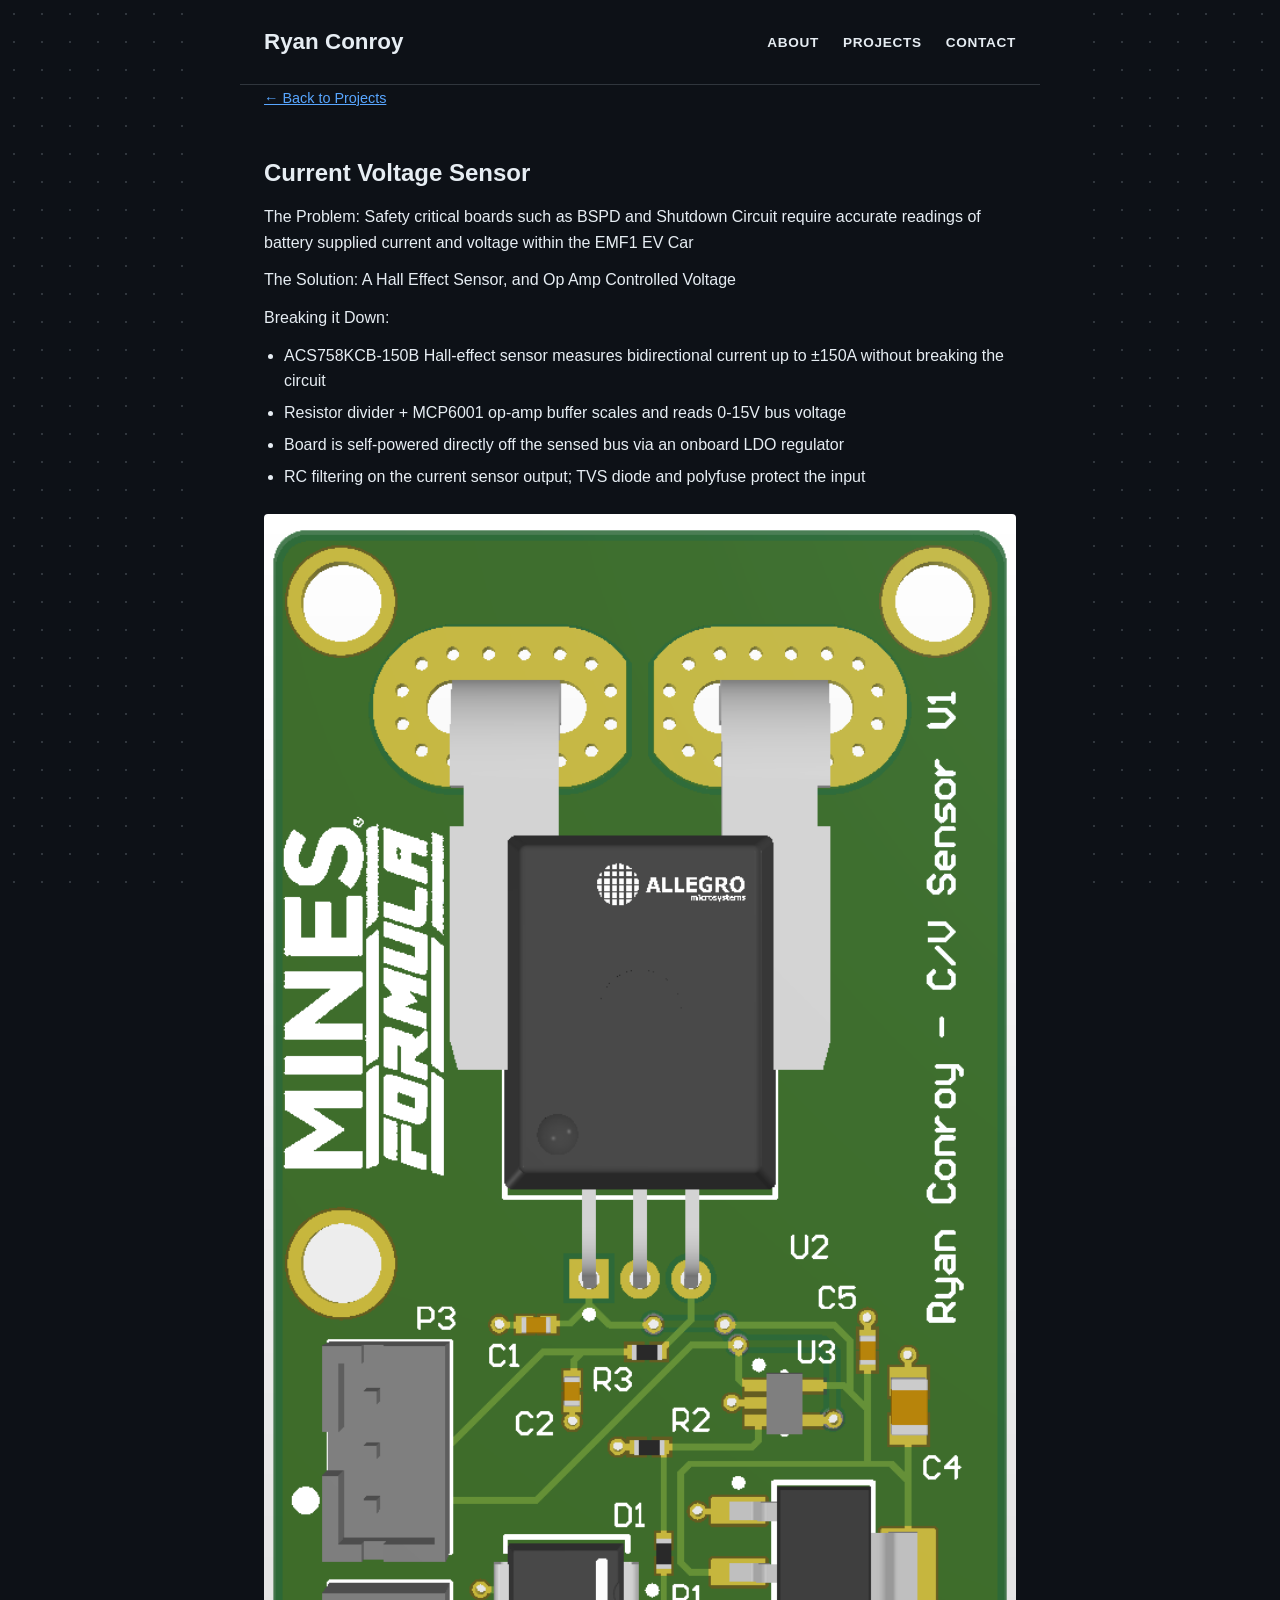
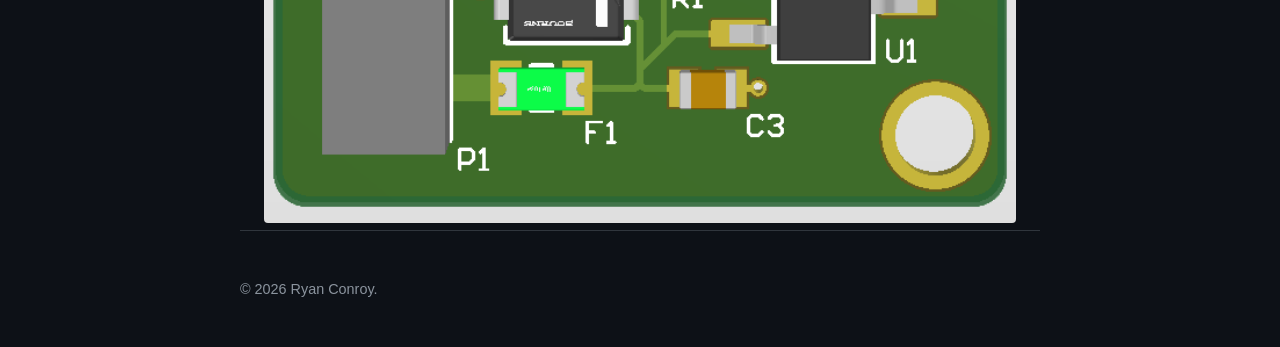
==== projects/current-voltage-sensor.html @ 9a909cfd "initial commit" ====
<!DOCTYPE html>
<html lang="en">

<head>
  <meta charset="UTF-8">
  <meta name="viewport" content="width=device-width, initial-scale=1.0">
  <title>Current Voltage Sensor — Ryan Conroy</title>
  <link rel="stylesheet" href="../style.css">
</head>

<body>

  <header>
    <h1><a href="../index.html">Ryan Conroy</a></h1>
    <nav>
      <ul>
        <li><a href="../index.html#about">About</a></li>
        <li><a href="../index.html#projects">Projects</a></li>
        <li><a href="../index.html#contact">Contact</a></li>
      </ul>
    </nav>
  </header>

  <main>
    <a class="back-link" href="../index.html#projects">← Back to Projects</a>

    <article>
      <h1>Current Voltage Sensor</h1>
      <p> The Problem: Safety critical boards such as BSPD and Shutdown Circuit require accurate readings of battery supplied current and voltage
          within the EMF1 EV Car </p>
      <p> The Solution: A Hall Effect Sensor, and Op Amp Controlled Voltage </p>
      <p>Breaking it Down:</p>
      <ul>
        <li>ACS758KCB-150B Hall-effect sensor measures bidirectional current up to ±150A without breaking the circuit</li>
        <li>Resistor divider + MCP6001 op-amp buffer scales and reads 0-15V bus voltage</li>
        <li>Board is self-powered directly off the sensed bus via an onboard LDO regulator</li>
        <li>RC filtering on the current sensor output; TVS diode and polyfuse protect the input</li>
      </ul>
      <img src="../img/Current_Voltage_Sensor_3D.png" alt="Current Voltage Sensor PCB" class="zoomable">
    </article>
  </main>

  <footer>
    <p>&copy; 2026 Ryan Conroy.</p>
  </footer>

  <dialog id="image-modal">
    <button type="button" id="modal-close" aria-label="Close">&times;</button>
    <img id="modal-img" src="" alt="">
  </dialog>

  <script src="../script.js"></script>

</body>

</html>
---- style.css ----
:root {
  --bg: #0d1117;
  --bg-alt: #161b22;
  --text: #e6edf3;
  --text-dim: #8b949e;
  --accent: #58a6ff;
  --border: #30363d;
}

* {
    box-sizing: border-box;
}

body {
    margin: 0;
    font-family: -apple-system, "Segoe UI", Roboto, Helvetica, Arial, sans-serif;
    line-height: 1.6;
    background: var(--bg);
    color: var(--text);
}

body::before,
body::after {
  content: "";
  position: fixed;
  top: 0;
  bottom: 0;
  width: 200px;
  background-image: radial-gradient(var(--border) 1.5px, transparent 1.5px);
  background-size: 28px 28px;
  z-index: -1;
  display: none;
}

body::before { left: 0; }
body::after { right: 0; }

@media (min-width: 1200px) {
  body::before,
  body::after {
    display: block;
  }
}

a {
    color: var(--accent);
    transition: color 0.15s ease;
}

a:focus-visible,
button:focus-visible {
    outline: 2px solid var(--accent);
    outline-offset: 2px;
}

header,
main,
footer {
    max-width: 800px;
    margin: 0 auto;
    padding: 0 1.5rem;
    position: relative;
}

header {
    display: flex;
    justify-content: space-between;
    align-items: center;
    padding-top: 1.5rem;
    padding-bottom: 1.5rem;
    border-bottom: 1px solid var(--border);
}

header h1 {
    margin: 0;
    font-size: 1.4rem;
}

header h1 a {
    color: var(--text);
    text-decoration: none;
}

nav ul {
    list-style: none;
    display: flex;
    gap: 1.5rem;
    margin: 0;
    padding: 0;
}

nav a {
    text-decoration: none;
    color: var(--text);
    text-transform: uppercase;
    letter-spacing: 0.05em;
    font-size: 0.85rem;
    font-weight: 600;
}

nav a:hover {
    color: var(--accent);
}

#projects {
    display: grid;
    grid-template-columns: 1fr;
    gap: 1.5rem;
}

#projects h2 {
    grid-column: 1 / -1;
}

.project-card {
    display: block;
    background: var(--bg-alt);
    border: 1px solid var(--border);
    border-radius: 8px;
    padding: 1.25rem;
    text-decoration: none;
    color: var(--text);
    transition: transform 0.15s ease, box-shadow 0.15s ease;
}

.project-card:hover {
    transform: translateY(-3px);
    box-shadow: 0 8px 20px rgba(0, 0, 0, 0.35);
}

.project-card h3 {
    margin: 0.75rem 0 0.4rem;
    color: var(--text);
}

.project-card p {
    margin: 0;
    color: var(--text-dim);
    font-size: 0.95rem;
}

.project-card img {
    width: 100%;
    height: auto;
    border-radius: 4px;
    display: block;
}

.back-link {
    display: inline-block;
    margin-bottom: 1.5rem;
    font-size: 0.9rem;
}

section {
  padding: 3rem 0;
}

section h2 {
  margin-bottom: 1.5rem;
  color: var(--accent);
  font-size: 2.75rem;
}

.about-content {
  display: flex;
  flex-direction: column;
  align-items: center;
  text-align: center;
  gap: 1.5rem;
}

.about-content > div {
  max-width: 600px;
}

.headshot {
  width: 192px;
  height: 192px;
  border-radius: 50%;
  object-fit: cover;
  border: 2px solid var(--border);
}

@media (max-width: 600px) {
  .about-content {
    flex-direction: column;
    align-items: center;
    text-align: center;
  }
}

article h1 {
  margin-bottom: 0.5rem;
}

article p {
  margin: 0.75rem 0;
}

article ul {
  margin: 0.75rem 0;
  padding-left: 1.25rem;
}

article li {
  margin-bottom: 0.4rem;
}

article img {
  width: 100%;
  height: auto;
  border-radius: 4px;
  margin-top: 0.75rem;
}

footer {
  padding: 2rem 0;
  border-top: 1px solid var(--border);
  color: var(--text-dim);
  font-size: 0.9rem;
}

.zoomable {
  cursor: pointer;
  transition: opacity 0.15s ease;
}

.zoomable:hover {
  opacity: 0.85;
}

#image-modal {
  border: none;
  border-radius: 8px;
  padding: 0;
  background: var(--bg-alt);
  max-width: 90vw;
  max-height: 90vh;
}

#image-modal::backdrop {
  background: rgba(0, 0, 0, 0.7);
}

#image-modal img {
  display: block;
  max-width: 90vw;
  max-height: 85vh;
}

#modal-close {
  position: absolute;
  top: 0.5rem;
  right: 0.75rem;
  background: none;
  border: none;
  color: var(--text);
  font-size: 1.5rem;
  cursor: pointer;
  line-height: 1;
}

#contact {
  text-align: center;
}

.contact-links {
  display: flex;
  justify-content: center;
  flex-wrap: wrap;
  gap: 1rem;
  margin-top: 1rem;
}

.contact-btn {
  display: inline-block;
  padding: 0.6rem 1.5rem;
  border: 1px solid var(--accent);
  border-radius: 6px;
  color: var(--accent);
  text-decoration: none;
  font-weight: 600;
  transition: background 0.15s ease, color 0.15s ease;
}

.contact-btn:hover {
  background: var(--accent);
  color: var(--bg);
}

@media (max-width: 600px) {
  header {
    flex-direction: column;
    align-items: flex-start;
    gap: 0.75rem;
  }
}
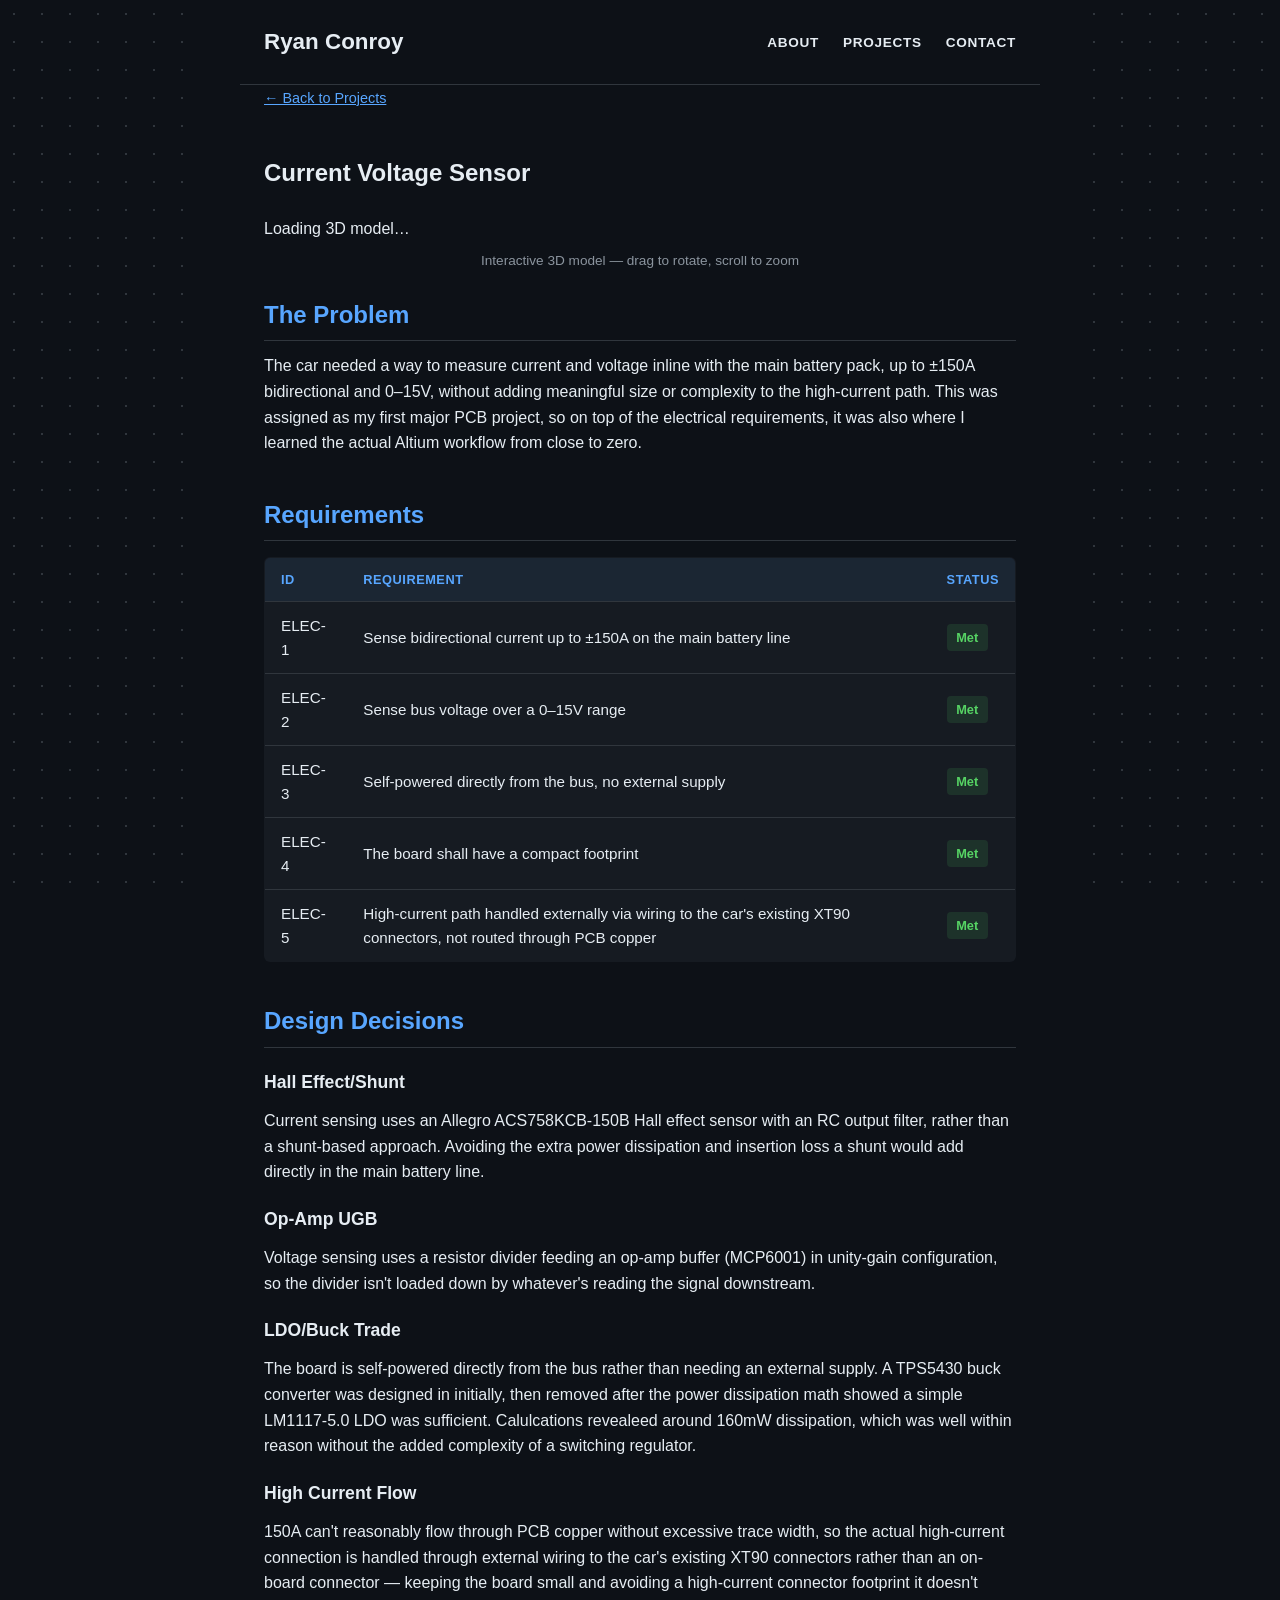
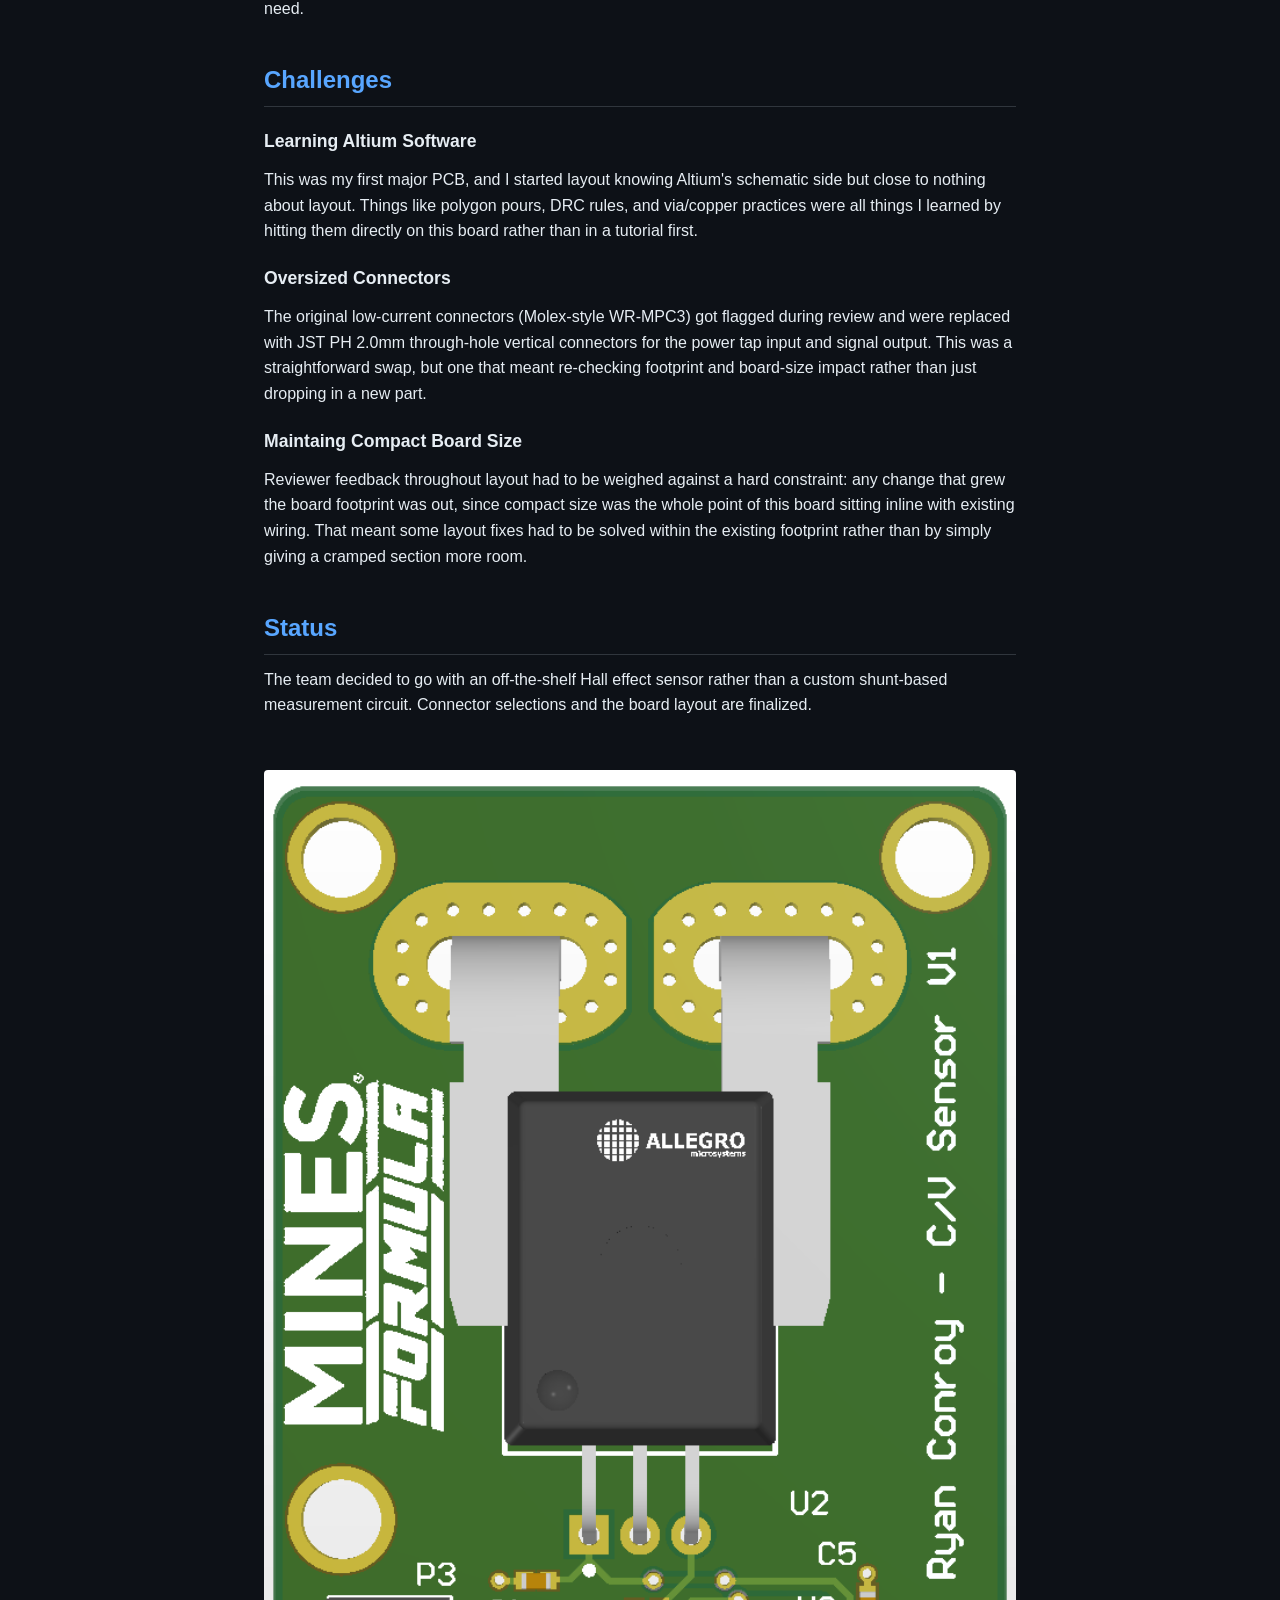
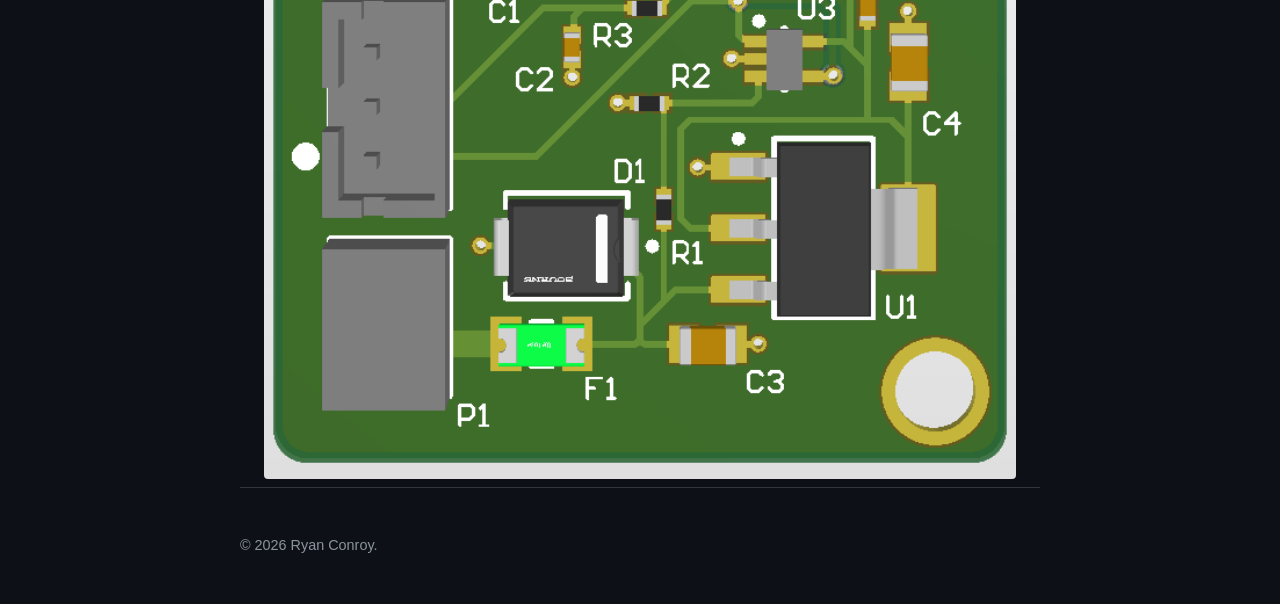
==== commit 74e09ad1: "Update project write-up and add interactive 3d models" ====
--- a/projects/current-voltage-sensor.html
+++ b/projects/current-voltage-sensor.html
@@ -6,6 +6,7 @@
   <meta name="viewport" content="width=device-width, initial-scale=1.0">
   <title>Current Voltage Sensor — Ryan Conroy</title>
   <link rel="stylesheet" href="../style.css">
+  <script type="module" src="https://unpkg.com/@google/model-viewer/dist/model-viewer.min.js"></script>
 </head>
 
 <body>
@@ -26,16 +27,142 @@
 
     <article>
       <h1>Current Voltage Sensor</h1>
-      <p> The Problem: Safety critical boards such as BSPD and Shutdown Circuit require accurate readings of battery supplied current and voltage
-          within the EMF1 EV Car </p>
-      <p> The Solution: A Hall Effect Sensor, and Op Amp Controlled Voltage </p>
-      <p>Breaking it Down:</p>
-      <ul>
-        <li>ACS758KCB-150B Hall-effect sensor measures bidirectional current up to ±150A without breaking the circuit</li>
-        <li>Resistor divider + MCP6001 op-amp buffer scales and reads 0-15V bus voltage</li>
-        <li>Board is self-powered directly off the sensed bus via an onboard LDO regulator</li>
-        <li>RC filtering on the current sensor output; TVS diode and polyfuse protect the input</li>
-      </ul>
+
+      <figure>
+        <model-viewer src="../img/models/CurrentVoltage Sensor.glb"
+          alt="Interactive 3D model of the Current Voltage Sensor" camera-controls auto-rotate shadow-intensity="1"
+          style="width: 100%; height: 400px; background-color: transparent;">
+          <div slot="poster">Loading 3D model…</div>
+        </model-viewer>
+        <figcaption>Interactive 3D model — drag to rotate, scroll to zoom</figcaption>
+      </figure>
+
+      <section>
+        <h2>The Problem</h2>
+        <p>
+          The car needed a way to measure current and voltage inline with the main battery pack,
+          up to ±150A bidirectional and 0–15V, without adding meaningful size or complexity to the
+          high-current path. This was assigned as my first major PCB project, so on top of the
+          electrical requirements, it was also where I learned the actual Altium workflow from
+          close to zero.
+        </p>
+      </section>
+
+      <section>
+        <h2>Requirements</h2>
+
+        <table>
+          <thead>
+            <tr>
+              <th>ID</th>
+              <th>Requirement</th>
+              <th>Status</th>
+            </tr>
+          </thead>
+          <tbody>
+            <tr>
+              <td>ELEC-1</td>
+              <td>Sense bidirectional current up to ±150A on the main battery line</td>
+              <td><span class="status status--met">Met</span></td>
+            </tr>
+            <tr>
+              <td>ELEC-2</td>
+              <td>Sense bus voltage over a 0–15V range</td>
+              <td><span class="status status--met">Met</span></td>
+            </tr>
+            <tr>
+              <td>ELEC-3</td>
+              <td>Self-powered directly from the bus, no external supply</td>
+              <td><span class="status status--met">Met</span></td>
+            </tr>
+            <tr>
+              <td>ELEC-4</td>
+              <td>The board shall have a compact footprint</td>
+              <td><span class="status status--met">Met</span></td>
+            </tr>
+            <tr>
+              <td>ELEC-5</td>
+              <td>High-current path handled externally via wiring to the car's existing XT90 connectors,
+                not routed through PCB copper</td>
+              <td><span class="status status--met">Met</span></td>
+            </tr>
+          </tbody>
+        </table>
+
+      </section>
+
+      <section>
+        <h2>Design Decisions</h2>
+
+        <h3>Hall Effect/Shunt</h3>
+        <p>
+          Current sensing uses an Allegro ACS758KCB-150B Hall effect sensor with an RC output
+          filter, rather than a shunt-based approach. Avoiding the extra power dissipation and
+          insertion loss a shunt would add directly in the main battery line.
+        </p>
+
+        <h3>Op-Amp UGB</h3>
+        <p>
+          Voltage sensing uses a resistor divider feeding an op-amp buffer (MCP6001) in unity-gain
+          configuration, so the divider isn't loaded down by whatever's reading the signal
+          downstream.
+        </p>
+
+        <h3>LDO/Buck Trade</h3>
+        <p>
+          The board is self-powered directly from the bus rather than needing an external supply. A
+          TPS5430 buck converter was designed in initially, then removed after the power dissipation
+          math showed a simple LM1117-5.0 LDO was sufficient. Calulcations revealeed around 160mW dissipation, which was
+          well within
+          reason without the added complexity of a switching regulator.
+        </p>
+
+        <h3>High Current Flow</h3>
+        <p>
+          150A can't reasonably flow through PCB copper without excessive trace width, so the actual
+          high-current connection is handled through external wiring to the car's existing XT90
+          connectors rather than an on-board connector — keeping the board small and avoiding a
+          high-current connector footprint it doesn't need.
+        </p>
+      </section>
+
+      <section>
+        <h2>Challenges</h2>
+
+        <h3>Learning Altium Software</h3>
+        <p>
+          This was my first major PCB, and I started layout knowing Altium's schematic side but
+          close to nothing about layout. Things like polygon pours, DRC rules, and via/copper practices were
+          all things I learned by hitting them directly on this board rather than in a tutorial
+          first.
+        </p>
+
+        <h3>Oversized Connectors</h3>
+        <p>
+          The original low-current connectors (Molex-style WR-MPC3) got flagged during review and
+          were replaced with JST PH 2.0mm through-hole vertical connectors for the power tap input
+          and signal output. This was a straightforward swap, but one that meant re-checking footprint and
+          board-size impact rather than just dropping in a new part.
+        </p>
+
+        <h3>Maintaing Compact Board Size</h3>
+        <p>
+          Reviewer feedback throughout layout had to be weighed against a hard constraint: any
+          change that grew the board footprint was out, since compact size was the whole point of
+          this board sitting inline with existing wiring. That meant some layout fixes had to be
+          solved within the existing footprint rather than by simply giving a cramped section more
+          room.
+        </p>
+      </section>
+
+      <section>
+        <h2>Status</h2>
+        <p>
+          The team decided to go with an off-the-shelf Hall effect sensor rather than a custom shunt-based
+          measurement circuit. Connector selections and the board layout are finalized.
+        </p>
+      </section>
+
       <img src="../img/Current_Voltage_Sensor_3D.png" alt="Current Voltage Sensor PCB" class="zoomable">
     </article>
   </main>
--- a/style.css
+++ b/style.css
@@ -295,4 +295,97 @@
     align-items: flex-start;
     gap: 0.75rem;
   }
+}
+
+/* Content sections within an article (writeup pages) —
+   overrides the homepage section sizing so inner headings
+   don't inherit the 2.75rem hero treatment */
+article section {
+  padding: 0;
+  margin-bottom: 2.5rem;
+}
+
+article section h2 {
+  font-size: 1.5rem;
+  margin-bottom: 0.75rem;
+  padding-bottom: 0.4rem;
+  border-bottom: 1px solid var(--border);
+}
+
+article section h3 {
+  color: var(--text);
+  font-size: 1.1rem;
+  margin: 1.25rem 0 0.4rem;
+}
+
+/* Requirements table */
+table {
+  width: 100%;
+  border-collapse: collapse;
+  margin: 1rem 0;
+  font-size: 0.95rem;
+  background: var(--bg-alt);
+  border: 1px solid var(--border);
+  border-radius: 6px;
+  overflow: hidden;
+}
+
+thead {
+  background: rgba(88, 166, 255, 0.08);
+}
+
+th {
+  text-align: left;
+  padding: 0.7rem 1rem;
+  color: var(--accent);
+  font-size: 0.8rem;
+  text-transform: uppercase;
+  letter-spacing: 0.04em;
+  border-bottom: 1px solid var(--border);
+}
+
+td {
+  padding: 0.7rem 1rem;
+  border-bottom: 1px solid var(--border);
+  color: var(--text);
+}
+
+tbody tr:last-child td {
+  border-bottom: none;
+}
+
+tbody tr:hover {
+  background: rgba(255, 255, 255, 0.03);
+}
+
+/* Status badges */
+.status {
+  display: inline-block;
+  padding: 0.2rem 0.6rem;
+  border-radius: 4px;
+  font-size: 0.8rem;
+  font-weight: 600;
+  white-space: nowrap;
+}
+
+.status--met {
+  color: #56d364;
+  background: rgba(86, 211, 100, 0.12);
+}
+
+.status--removed {
+  color: #e3b341;
+  background: rgba(227, 179, 65, 0.12);
+}
+
+/* Schematic/render figures */
+article figure {
+  margin: 1.5rem 0;
+}
+
+article figcaption {
+  margin-top: 0.5rem;
+  font-size: 0.85rem;
+  color: var(--text-dim);
+  text-align: center;
 }
